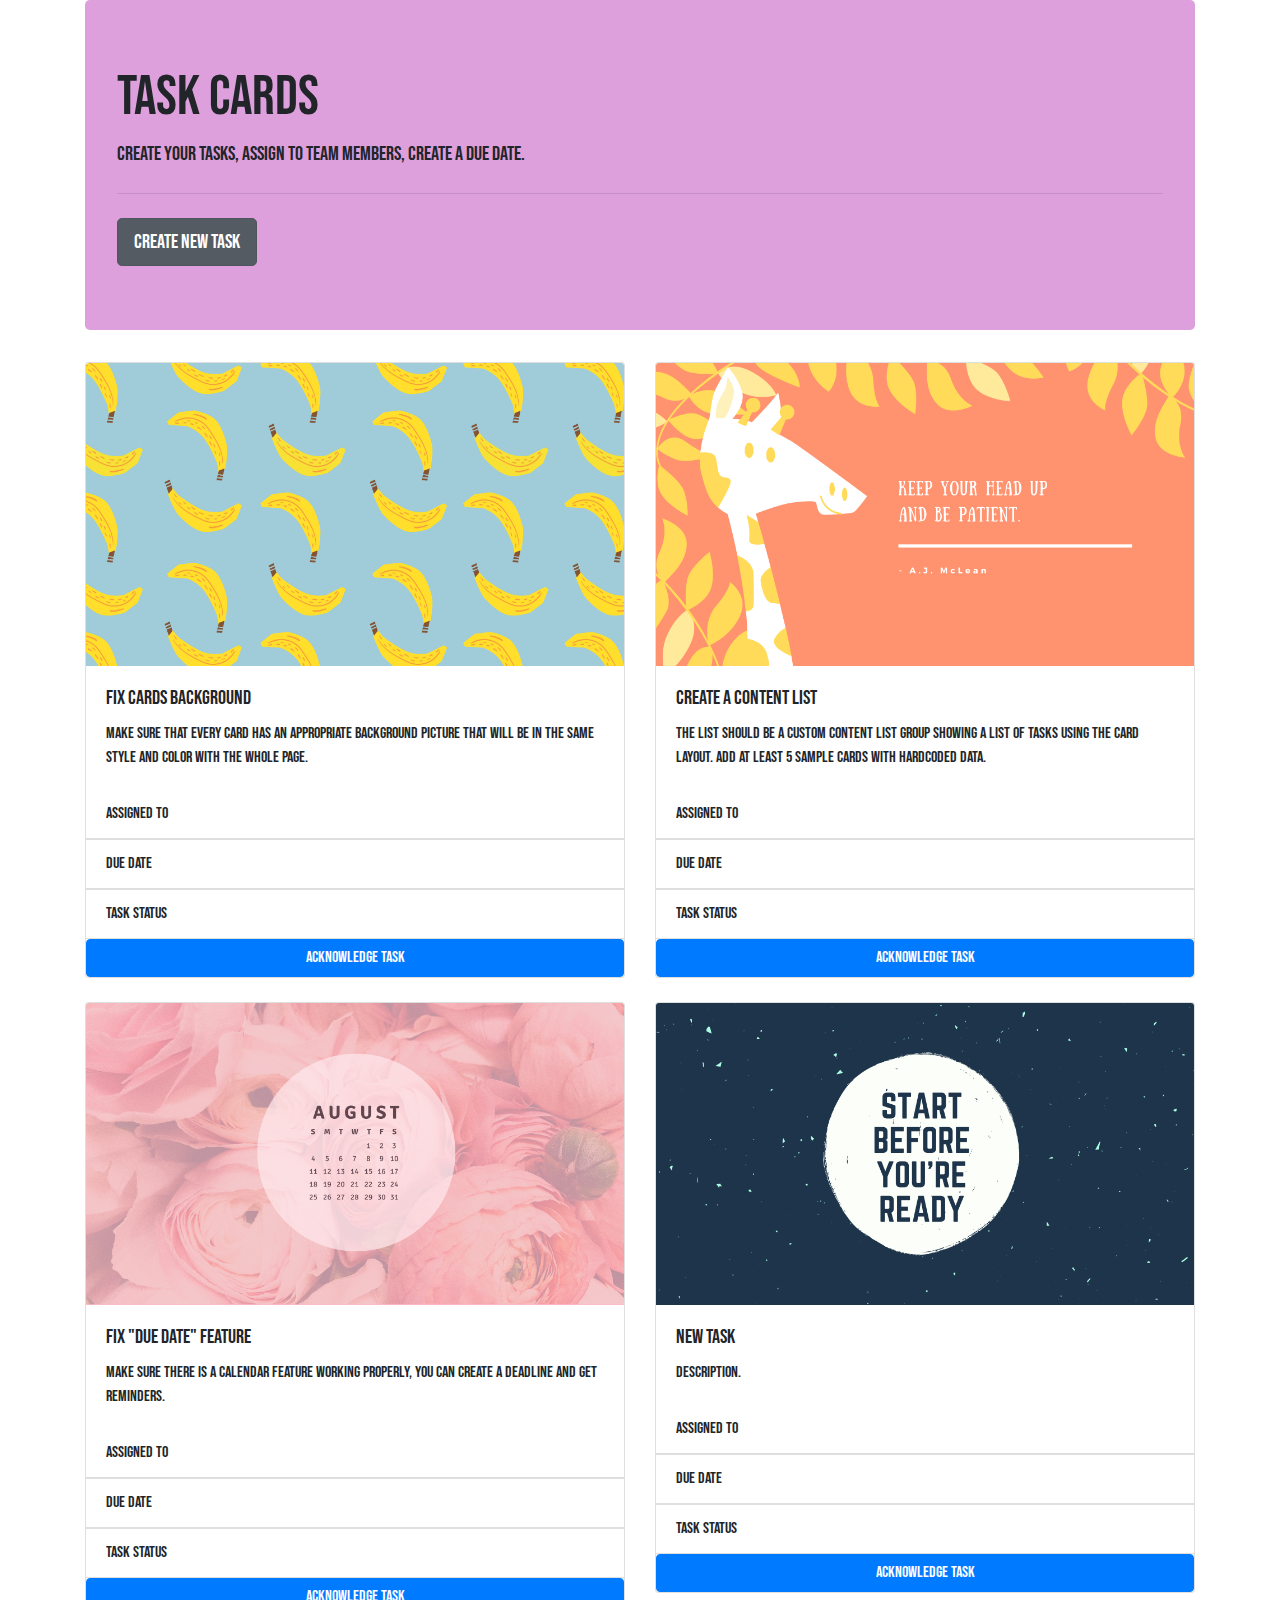
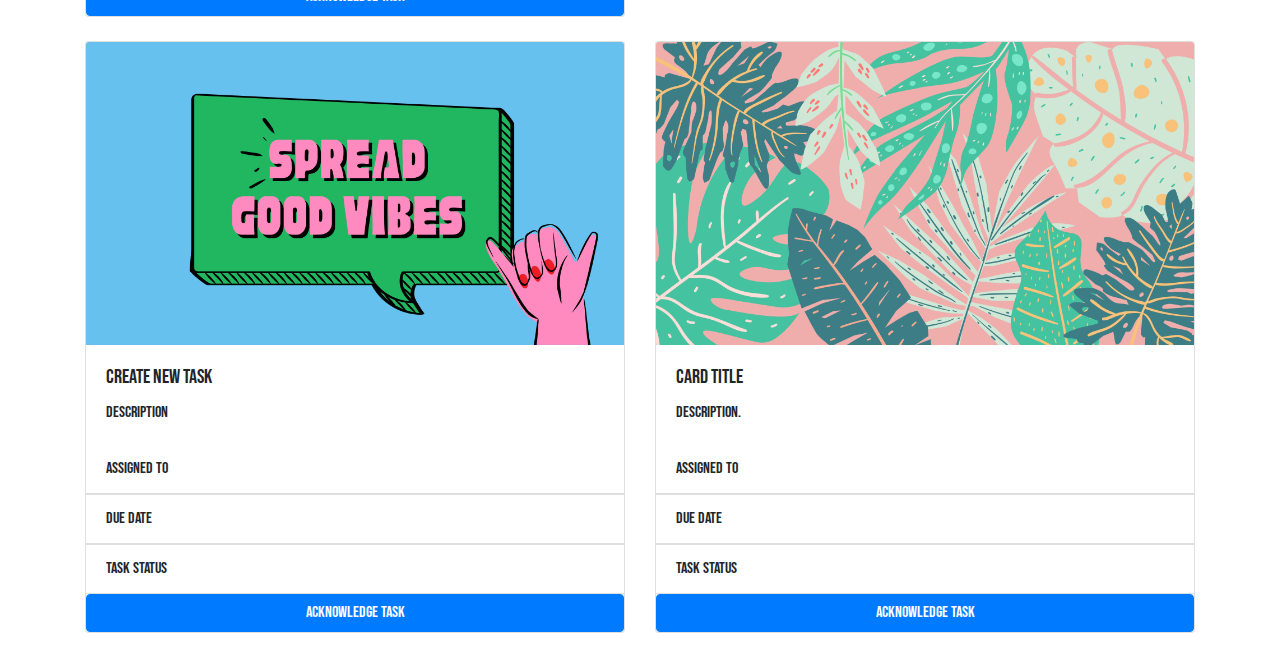
==== cards.html @ dcfe00d3 "Merge pull request #6 from martink114/irina-cards" ====
<!doctype html>
<html lang="en">
  <head>
    <!-- Required meta tags -->
    <meta charset="utf-8">
    <meta name="viewport" content="width=device-width, initial-scale=1, shrink-to-fit=no">
    <!-- Bootstrap CSS -->
    <link href="https://fonts.googleapis.com/css2?family=Bebas+Neue&display=swap" rel="stylesheet">
    <link rel="stylesheet" href="https://stackpath.bootstrapcdn.com/bootstrap/4.4.1/css/bootstrap.min.css" integrity="sha384-Vkoo8x4CGsO3+Hhxv8T/Q5PaXtkKtu6ug5TOeNV6gBiFeWPGFN9MuhOf23Q9Ifjh" crossorigin="anonymous">
    <title>Hello, world!</title>
  </head>
  <style>
    body{
        font-family: 'Bebas Neue', cursive;  
    }
    .jumbotron{
        background-color: plum;
    }
</style>
  <body>
    <div class="container">
        <div class="jumbotron">
            <h1 class="display-4">Task Cards</h1>
            <p class="lead">Create your tasks, assign to team members, create a due date.</p>
            <hr class="my-4">
            <a href="index.html" class="btn btn-secondary btn-lg active" role="button" aria-pressed="true">Create New Task</a>
          </div>
<div class="row row-cols-1 row-cols-md-2">
    <div class="col mb-4">
      <div class="card" id="card1">
        <img src="Blue and Yellow Bananas Wallpaper.png" class="card-img-top" alt="...">
        <div class="card-body">
          <h5 class="card-title">Fix Cards Background</h5>
          <p class="card-text">Make sure that every card has an appropriate background picture that will be in the same style and color with the whole page.</p>
        </div>
        <ul class="list-group list-group-flush">
            <li class="list-group-item" id="assigned-to">Assigned To</li>
            <a></a>
            <li class="list-group-item" id="due-date">Due Date</li>
            <a></a>
            <li class="list-group-item" id="task-status">Task Status</li>
            <a></a>
        </ul>
        <a href="#" class="btn btn-primary">Acknowledge Task</a>
      </div>
    </div>
    <div class="col mb-4">
      <div class="card" id="card2">
        <img src="Orange Giraffe Motivational Desktop Wallpaper.png" class="card-img-top" alt="...">
        <div class="card-body">
          <h5 class="card-title">Create a Content List</h5>
          <p class="card-text">The list should be a custom content list group showing a list of tasks using the card layout. Add at least 5 sample cards with hardcoded data.</p>
        </div>
        <ul class="list-group list-group-flush">
            <li class="list-group-item" id="assigned-to">Assigned To</li>
            <a></a>
            <li class="list-group-item" id="due-date">Due Date</li>
            <a></a>
            <li class="list-group-item" id="task-status">Task Status</li>
            <a></a>
        </ul>
        <a href="#" class="btn btn-primary">Acknowledge Task</a>
      </div>
    </div>
    <div class="col mb-4">
      <div class="card" id="card3">
        <img src="Pink Flowers Floral Desktop Wallpaper.png" class="card-img-top" alt="...">
        <div class="card-body">
          <h5 class="card-title">Fix "Due Date" Feature</h5>
          <p class="card-text">Make sure there is a calendar feature working properly, you can create a deadline and get reminders.</p>
        </div>
        <ul class="list-group list-group-flush">
            <li class="list-group-item" id="assigned-to">Assigned To</li>
            <a></a>
            <li class="list-group-item" id="due-date">Due Date</li>
            <a></a>
            <li class="list-group-item" id="task-status">Task Status</li>
            <a></a>
        </ul>
        <a href="#" class="btn btn-primary">Acknowledge Task</a>
      </div>
    </div>
    <div class="col mb-4">
        <div class="card" id="card4">
          <img src="Navy and White Grunge Texture Quote Cool Desktop Wallpaper.png" class="card-img-top" alt="...">
          <div class="card-body">
            <h5 class="card-title">New Task</h5>
            <p class="card-text">Description.</p>
          </div>
          <ul class="list-group list-group-flush">
              <li class="list-group-item" id="assigned-to">Assigned To</li>
              <a></a>
              <li class="list-group-item" id="due-date">Due Date</li>
              <a></a>
              <li class="list-group-item" id="task-status">Task Status</li>
              <a></a>
          </ul>
          <a href="#" class="btn btn-primary">Acknowledge Task</a>
        </div>
      </div>
      <div class="col mb-4">
        <div class="card" id="card5">
          <img src="Navy and White Grunge Texture Quote Cool Desktop Wallpaper (1).png" class="card-img-top" alt="...">
          <div class="card-body">
            <h5 class="card-title">Create New Task</h5>
            <p class="card-text">Description</p>
          </div>
          <ul class="list-group list-group-flush">
              <li class="list-group-item" id="assigned-to">Assigned To</li>
              <a></a>
              <li class="list-group-item" id="due-date">Due Date</li>
              <a></a>
              <li class="list-group-item" id="task-status">Task Status</li>
              <a></a>
          </ul>
          <a href="#" class="btn btn-primary">Acknowledge Task</a>
        </div>
      </div>
    <div class="col mb-4">
      <div class="card" id="card6">
        <img src="Navy and White Grunge Texture Quote Cool Desktop Wallpaper (2).png" class="card-img-top" alt="...">
        <div class="card-body">
          <h5 class="card-title">Card title</h5>
          <p class="card-text">Description.</p>
        </div>
        <ul class="list-group list-group-flush">
            <li class="list-group-item" id="assigned-to">Assigned To</li>
            <a></a>
            <li class="list-group-item" id="due-date">Due Date</li>
            <a></a>
            <li class="list-group-item" id="task-status">Task Status</li>
            <a></a>
        </ul>
        <a href="#" class="btn btn-primary">Acknowledge Task</a>
      </div>
    </div>
  </div>


</div>


    <!-- Optional JavaScript -->
    <!-- jQuery first, then Popper.js, then Bootstrap JS -->
    <script src="https://code.jquery.com/jquery-3.4.1.slim.min.js" integrity="sha384-J6qa4849blE2+poT4WnyKhv5vZF5SrPo0iEjwBvKU7imGFAV0wwj1yYfoRSJoZ+n" crossorigin="anonymous"></script>
    <script src="https://cdn.jsdelivr.net/npm/popper.js@1.16.0/dist/umd/popper.min.js" integrity="sha384-Q6E9RHvbIyZFJoft+2mJbHaEWldlvI9IOYy5n3zV9zzTtmI3UksdQRVvoxMfooAo" crossorigin="anonymous"></script>
    <script src="https://stackpath.bootstrapcdn.com/bootstrap/4.4.1/js/bootstrap.min.js" integrity="sha384-wfSDF2E50Y2D1uUdj0O3uMBJnjuUD4Ih7YwaYd1iqfktj0Uod8GCExl3Og8ifwB6" crossorigin="anonymous"></script>
  </body>
</html>
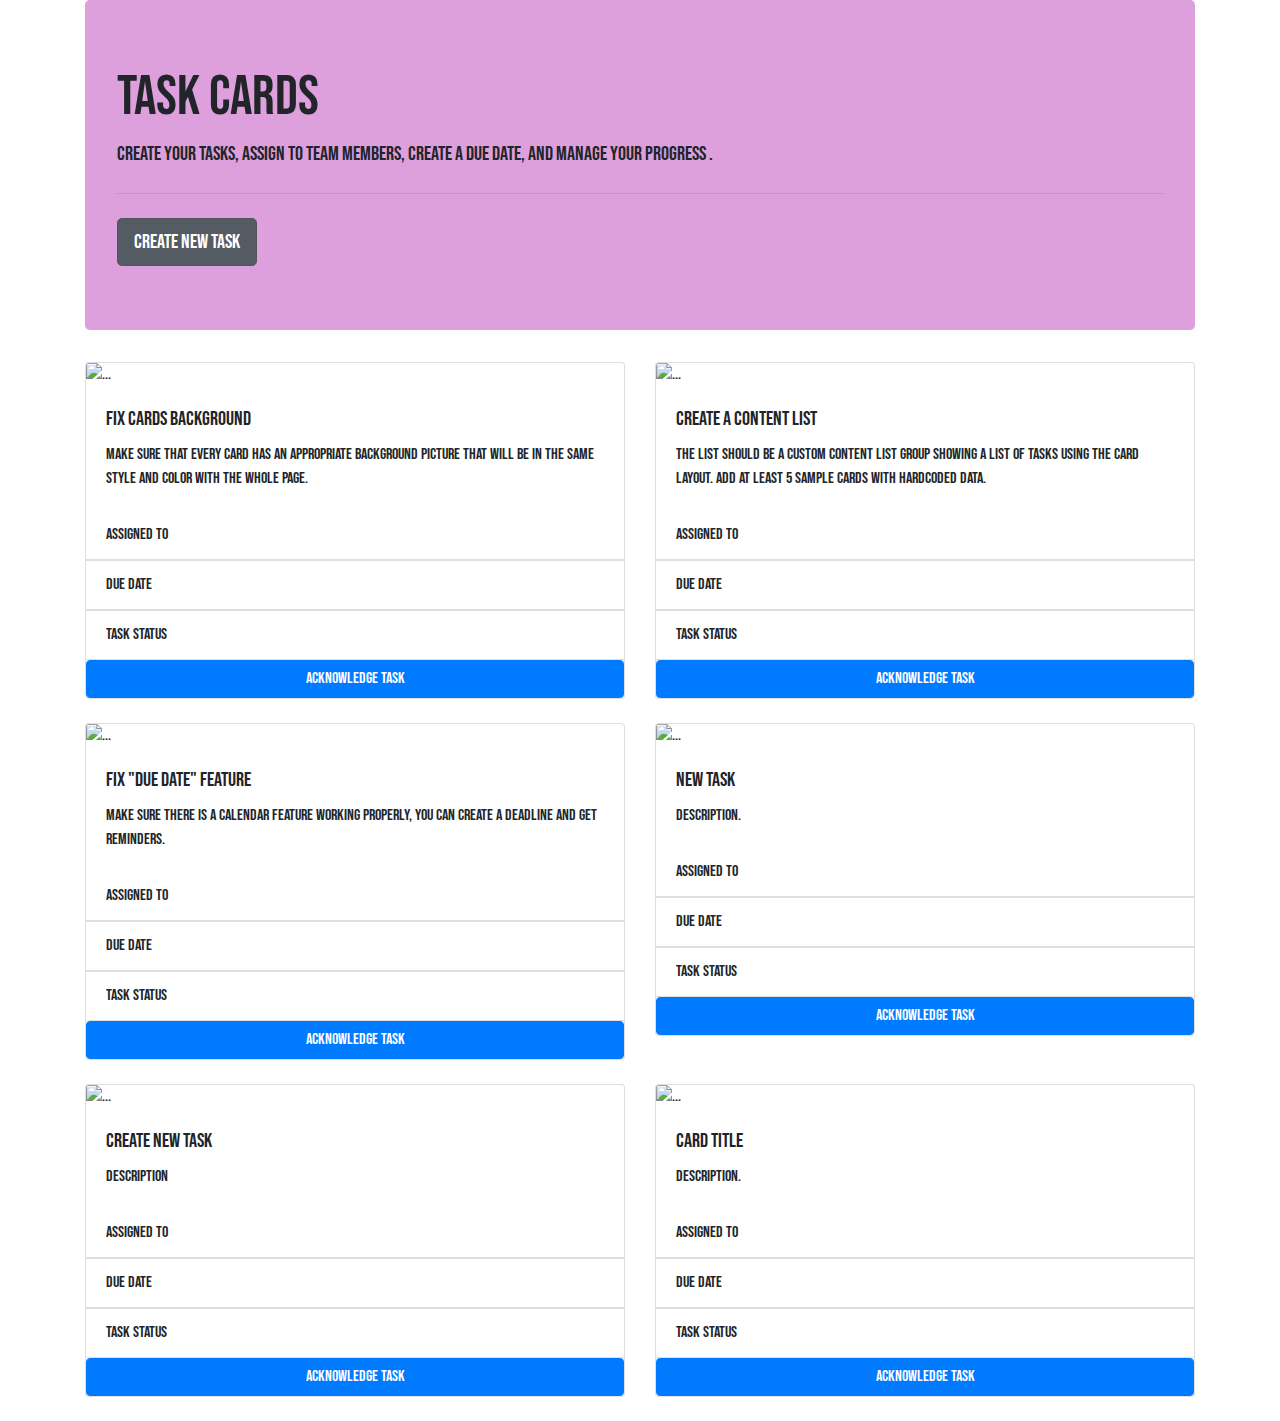
==== commit 87f4db4f: "Merge pull request #11 from martink114/irina-update" ====
--- a/cards.html
+++ b/cards.html
@@ -22,32 +22,33 @@
     <div class="container">
         <div class="jumbotron">
             <h1 class="display-4">Task Cards</h1>
-            <p class="lead">Create your tasks, assign to team members, create a due date.</p>
+            <p class="lead">Create your tasks, assign to team members, create a due date, and manage your progress .</p>
             <hr class="my-4">
             <a href="index.html" class="btn btn-secondary btn-lg active" role="button" aria-pressed="true">Create New Task</a>
           </div>
 <div class="row row-cols-1 row-cols-md-2">
     <div class="col mb-4">
-      <div class="card" id="card1">
-        <img src="Blue and Yellow Bananas Wallpaper.png" class="card-img-top" alt="...">
-        <div class="card-body">
-          <h5 class="card-title">Fix Cards Background</h5>
-          <p class="card-text">Make sure that every card has an appropriate background picture that will be in the same style and color with the whole page.</p>
+        <div class="card" id="card1">
+          <img src="img/Blue and Yellow Bananas Wallpaper.png" class="card-img-top" alt="...">
+              <div class="card-body">
+                <h5 class="card-title">Fix Cards Background</h5>
+                <p class="card-text">Make sure that every card has an appropriate background picture that will be in the same style and color with the whole page.</p>
+              </div>
+                    <ul class="list-group list-group-flush">
+                          <li class="list-group-item" id="assigned-to">Assigned To</li>
+                          <a></a>
+                          <li class="list-group-item" id="due-date">Due Date</li>
+                          <a></a>
+                          <li class="list-group-item" id="task-status">Task Status</li>
+                          <a></a>
+                    </ul>
+                    <a href="#" class="btn btn-primary">Acknowledge Task</a>
         </div>
-        <ul class="list-group list-group-flush">
-            <li class="list-group-item" id="assigned-to">Assigned To</li>
-            <a></a>
-            <li class="list-group-item" id="due-date">Due Date</li>
-            <a></a>
-            <li class="list-group-item" id="task-status">Task Status</li>
-            <a></a>
-        </ul>
-        <a href="#" class="btn btn-primary">Acknowledge Task</a>
       </div>
-    </div>
+
     <div class="col mb-4">
       <div class="card" id="card2">
-        <img src="Orange Giraffe Motivational Desktop Wallpaper.png" class="card-img-top" alt="...">
+        <img src="img/Navy and White Grunge Texture Quote Cool Desktop Wallpaper (1).png" class="card-img-top" alt="...">
         <div class="card-body">
           <h5 class="card-title">Create a Content List</h5>
           <p class="card-text">The list should be a custom content list group showing a list of tasks using the card layout. Add at least 5 sample cards with hardcoded data.</p>
@@ -63,9 +64,11 @@
         <a href="#" class="btn btn-primary">Acknowledge Task</a>
       </div>
     </div>
+
+
     <div class="col mb-4">
       <div class="card" id="card3">
-        <img src="Pink Flowers Floral Desktop Wallpaper.png" class="card-img-top" alt="...">
+        <img src="img/Navy and White Grunge Texture Quote Cool Desktop Wallpaper (2).png" class="card-img-top" alt="...">
         <div class="card-body">
           <h5 class="card-title">Fix "Due Date" Feature</h5>
           <p class="card-text">Make sure there is a calendar feature working properly, you can create a deadline and get reminders.</p>
@@ -81,9 +84,11 @@
         <a href="#" class="btn btn-primary">Acknowledge Task</a>
       </div>
     </div>
+
+    
     <div class="col mb-4">
         <div class="card" id="card4">
-          <img src="Navy and White Grunge Texture Quote Cool Desktop Wallpaper.png" class="card-img-top" alt="...">
+          <img src="img/Navy and White Grunge Texture Quote Cool Desktop Wallpaper.png" class="card-img-top" alt="...">
           <div class="card-body">
             <h5 class="card-title">New Task</h5>
             <p class="card-text">Description.</p>
@@ -101,7 +106,7 @@
       </div>
       <div class="col mb-4">
         <div class="card" id="card5">
-          <img src="Navy and White Grunge Texture Quote Cool Desktop Wallpaper (1).png" class="card-img-top" alt="...">
+          <img src="img/Orange Giraffe Motivational Desktop Wallpaper.png" class="card-img-top" alt="...">
           <div class="card-body">
             <h5 class="card-title">Create New Task</h5>
             <p class="card-text">Description</p>
@@ -119,7 +124,7 @@
       </div>
     <div class="col mb-4">
       <div class="card" id="card6">
-        <img src="Navy and White Grunge Texture Quote Cool Desktop Wallpaper (2).png" class="card-img-top" alt="...">
+        <img src="img/Pink Flowers Floral Desktop Wallpaper.png" class="card-img-top" alt="...">
         <div class="card-body">
           <h5 class="card-title">Card title</h5>
           <p class="card-text">Description.</p>
